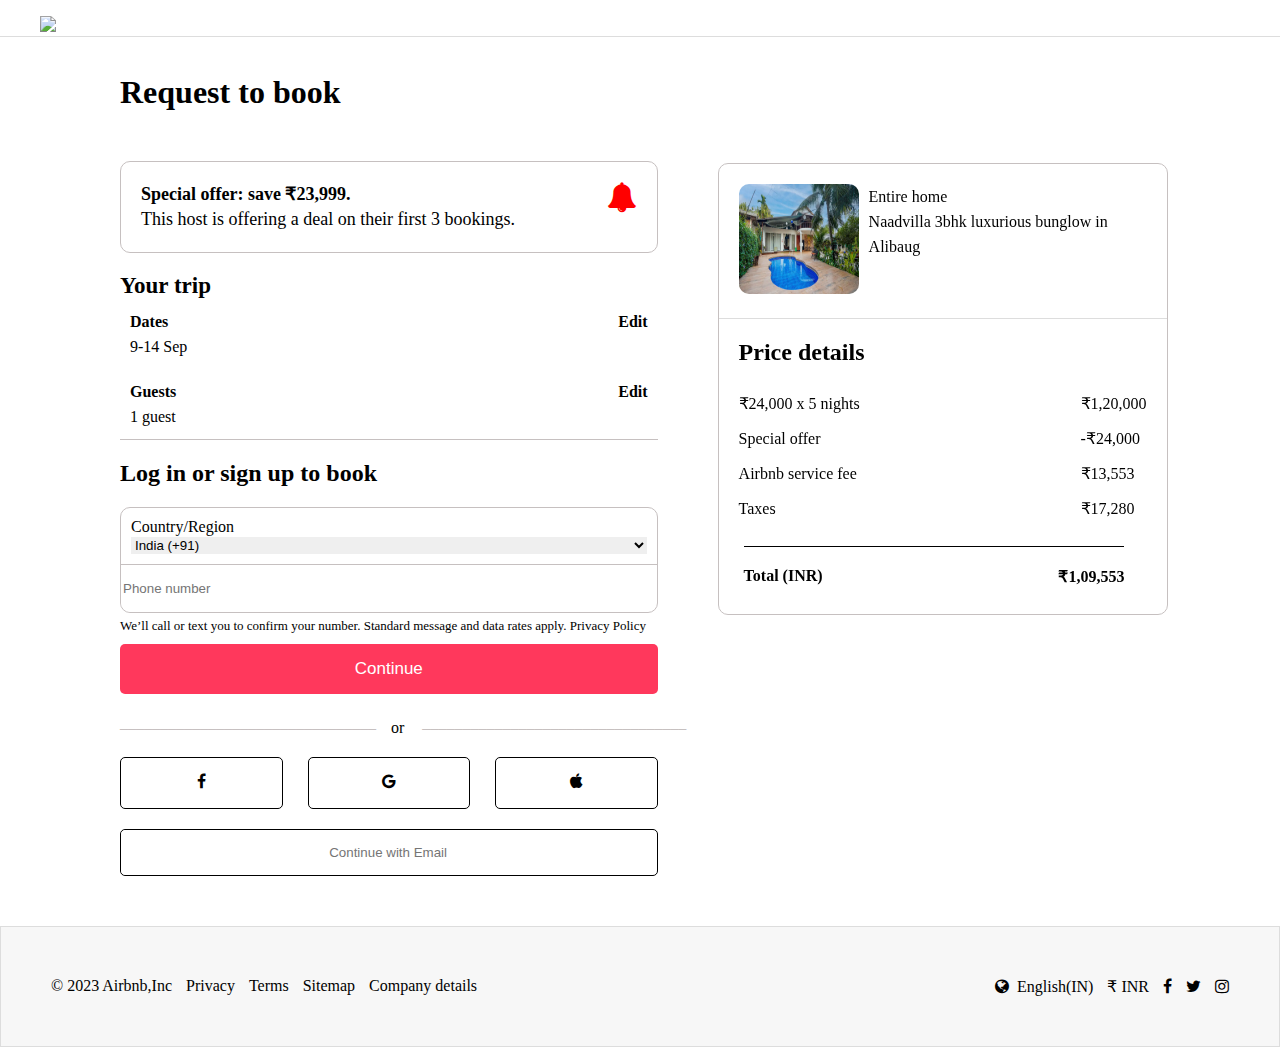
==== Baapayment.html @ bc42d682 "first commit" ====
<!DOCTYPE html>
<html lang="en">
<head>
    <meta charset="UTF-8">
    <meta name="viewport" content="width=device-width, initial-scale=1.0">
    <title>Document</title>
    <link rel="stylesheet" href="./baapaystyle.css">
    <link rel="stylesheet" href="https://cdnjs.cloudflare.com/ajax/libs/font-awesome/4.7.0/css/font-awesome.min.css">

</head>
<body>
    <ul class="navbar" type="none">
        <li>
            <img src="https://miro.medium.com/v2/resize:fit:1358/0*NChTo-XqLOxLabIW">
        </li>
        </ul>

        <!-- body -->


    <div class="paymentmain">
        <div class="login">
            <div><h1>Request to book</h1></div>
            <div class="resoffermain">
                <div class="resoffer"><b>Special offer: save ₹23,999.</b><br>This host is offering a deal on their first 3 bookings.</div>
                <div><i style="font-size: 30px; color: red;" class="fa fa-bell"></i></div>
                </div>
            
            <div class="yourtrip">Your trip</div>
            <div class="tripdates">
                <div><b> Dates</b><br><span>9-14 Sep</span></div>
                <div><b>Edit</b></div>
                <div style="margin-top: 20px;"><b>Guests</b><br><span>1 guest</span></div>
                <div style="margin-top: 20px;"><b>Edit</b></div>
            </div>

            <div><h2>Log in or sign up to book</h2></div>
        <form>
            <div class="indialogin">
                <div class="countrypay">Country/Region<br>
                    <select style="width: 100%; border: none;">
                    <option value="1">India (+91)</option>
                    <option value="1">Afghanistan (+93)</option>
                    <option value="1">Albania (+355)</option>
                    <option value="1">Algeria (+213)</option>
                    <option value="1">American Samoa (+1)</option>
                    <option value="1">Andorra (+376)</option>
                    </select>
                </div>
                <div class="phonenumber"><input type="number" placeholder="Phone number" required></div>
                </div>
            <div class="welltext">We’ll call or text you to confirm your number. Standard message and data rates apply. Privacy Policy</div>
            <div class="contiuebutton"><button type="submit">Continue</button></div>
        </form>


        <div class="orline">
            <div class="orline1">________________________________</div>
            <div class="ormain">or</div>
            <div class="orline2">_________________________________</div>
        </div>

        <div class="socialcontinue">
            <div class="facebookcon"><i class="fa fa-facebook"></i></div>
            <div class="googlecon"><i class="fa fa-google"></i></div>
            <div class="applecon"><i class="fa fa-apple"></i></div>
        </div>

        <div class="emailcon"> <input type="email" placeholder="Continue with Email"></div>


        </div><!--logindiv-->


        <div class="price">

            <div class="priceimgmain">
                <div class="imageprice"> <img width="120px" height="110px" src="./baimg5.webp" alt=""></div>
                <div class="imagepricetext">Entire home<br>
                    Naadvilla 3bhk luxurious bunglow in Alibaug</div>
            </div>

            <div class="detailhead"><h2>Price details</h2></div>
            <div class="resrate">
                <div>₹24,000 x 5 nights</div>
                <div>₹1,20,000</div>
                <div>Special offer</div>
                <div>-₹24,000</div>
                <div>Airbnb service fee</div>
                <div>₹13,553</div>
                <div>Taxes</div>
                <div>₹17,280</div>
            </div>
    
            <div class="totalrate">
                <div>Total (INR)</div>
                <div>₹1,09,553</div>
            </div>

        </div><!--pricediv-->

   
    </div>   <!-- maindiv -->

    <!-- footer -->

    <div class="footer3">
        <div class="copyright">
            <span>&copy; 2023 Airbnb,Inc</span>
          <a style="text-decoration: none;" href="#" ><span class="privacy">Privacy</span></a>
          <a style="text-decoration: none;" href="#" ><span class="terms">Terms</span></a>
          <a style="text-decoration: none;" href="#" > <span class="sitemap">Sitemap</span></a>
          <a style="text-decoration: none;" href="#" > <span class="company">Company details</span></a>
        </div>

        <div class="social">
            <span style="margin-right: 10px;"><i class="fa fa-globe"> &nbsp;English(IN)</i></span>
            <span style="margin-right: 10px;">&#8377; INR</span>
            <span style="margin-right: 10px;"><i class="fa fa-facebook"></i></span>
            <span style="margin-right: 10px;"><i class="fa fa-twitter"></i></span>
            <span ><i class="fa fa-instagram"></i></span>
        </div>

    </div>
   
</body>
</html>
---- baapaystyle.css ----
body{
    margin: 0px;
    padding: 0px;
}
.navbar li img{
    width:120px;

}
.navbar{
    display: flex;
    justify-content: space-between;
    border-bottom: 1px solid #DDDDDD;

}
.paymentmain{
    display: flex;
}
.login{
    border: 1px solid black;
    width: 42%;
    height: auto;
    margin-left: 120px;
    border: none;
}
.price{
    border: 1px solid #c6c0c0;
    width: 35%;
    height: 450px;
    margin-left: 60px;
    border-radius: 10px;
    margin-top: 110px;
    position: sticky;
    top:75px
}
.resoffermain{
    display: flex;
    height: 50px;
    line-height: 25px;
    border: 1px solid #c6c0c0;
    font-size: 18px;
    margin-top: 50px;
     border-radius: 10px; 
      padding: 20px;
      justify-content: space-between;
    
}
.yourtrip{
    font-size: 23px;
    font-weight: bold;
    margin-top: 20px;
}
.tripdates{
    display: grid;
    grid-template-columns: auto auto;
    justify-content: space-between;
    padding: 10px;
    line-height: 25px;
    border-bottom: 1px solid #c6c0c0;
}
.indialogin{
    border: 1px solid #c6c0c0;
    border-radius: 10px;
}
.phonenumber{
    /* padding: 10px; */
}
.phonenumber input{
width: 99%;
height: 45px;
border-radius: 10px;
border: none;

}
.countrypay{
    border-bottom: 1px solid #c6c0c0;
    padding: 10px;
}
.welltext{
    font-size: 13px;
    margin-top: 5px;
}
.contiuebutton{
    margin-top: 10px;
}
.contiuebutton button{
    width: 100%;
    padding-top:15px ;
    padding-bottom:15px ;
    background-color: #ff385c;
    color: white;
    border-radius: 5px;
    border: none;
    font-size: 17px;
}
.orline{
    display: flex;
    margin-top: 20px;
}
.orline1{
    color: #c6c0c0;

}
.orline2{
    margin-left: 18px;
    color: #c6c0c0;
}
.ormain{
    margin-top: 5px;
    margin-left: 15px;

}
.socialcontinue{
    display:flex;
    margin-top: 20px;
}
.facebookcon{
    border: 1px solid black;
 height: 20px;
 width: 30%;
 text-align: center;
 padding-top: 15px;
 padding-bottom: 15px;
 border-radius: 5px;
}
.googlecon{
    border: 1px solid black;
    height: 20px;
 width: 30%;
 text-align: center;
 padding-top: 15px;
 padding-bottom: 15px;
 border-radius: 5px;
 margin-left: 25px;
   
}
.applecon{
    border: 1px solid black;
    height: 20px;
 width: 30%;
 text-align: center;
 padding-top: 15px;
 padding-bottom: 15px;
 border-radius: 5px;
 margin-left: 25px;
}
.emailcon{
    border: 1px solid black;
    margin-top: 20px;
    border-radius: 5px;  
}
.emailcon input{
    width: 99%;
    text-align: center; 
     padding-top: 15px;
     padding-bottom: 15px;
     border-radius: 5px;
     border: none;   
}

/* price side */

.priceimgmain{
    display: flex;
    padding: 20px;
    border-bottom: 1px solid #DDDDDD;

}
.imagepricetext{
    margin-left: 10px;
    line-height: 25px;
}
.imageprice img{
    border-radius: 10px;
}
.detailhead{
    margin-left: 20px;
    /* margin-top: 10px; */
}
.resrate{
    display: grid;
    grid-template-columns:auto auto;
    justify-content: space-between;
    padding: 20px;
    line-height: 35px;
    margin-top: -20px;
    /* border-bottom: 1px solid black; */
}
.totalrate{
    /* border: 1px solid black; */
    width: 85%;
    display: flex;
    justify-content: space-between;
    margin-left: 25px;
    border-top: 1px solid black;
    padding-top: 20px;
    font-weight: bold;
    
}
.footer3{
    display: flex;
    justify-content: space-between;
    padding: 50px;
    border: 1px solid #DDDDDD;
    margin-top: 50px;
    background-color: #f7f7f7;
    
}
.privacy{
    color: black;  
    margin-left: 10px; 
}
.privacy:hover{
    border-bottom: 1px solid black;
}
.terms{
    color: black;  
    margin-left: 10px; 
}
.terms:hover{
    border-bottom: 1px solid black;
}
.sitemap{
    color: black;  
    margin-left: 10px; 
}
.sitemap:hover{
    border-bottom: 1px solid black;
}
.company{
    color: black;  
    margin-left: 10px; 
}
.company:hover{
    border-bottom: 1px solid black;
}
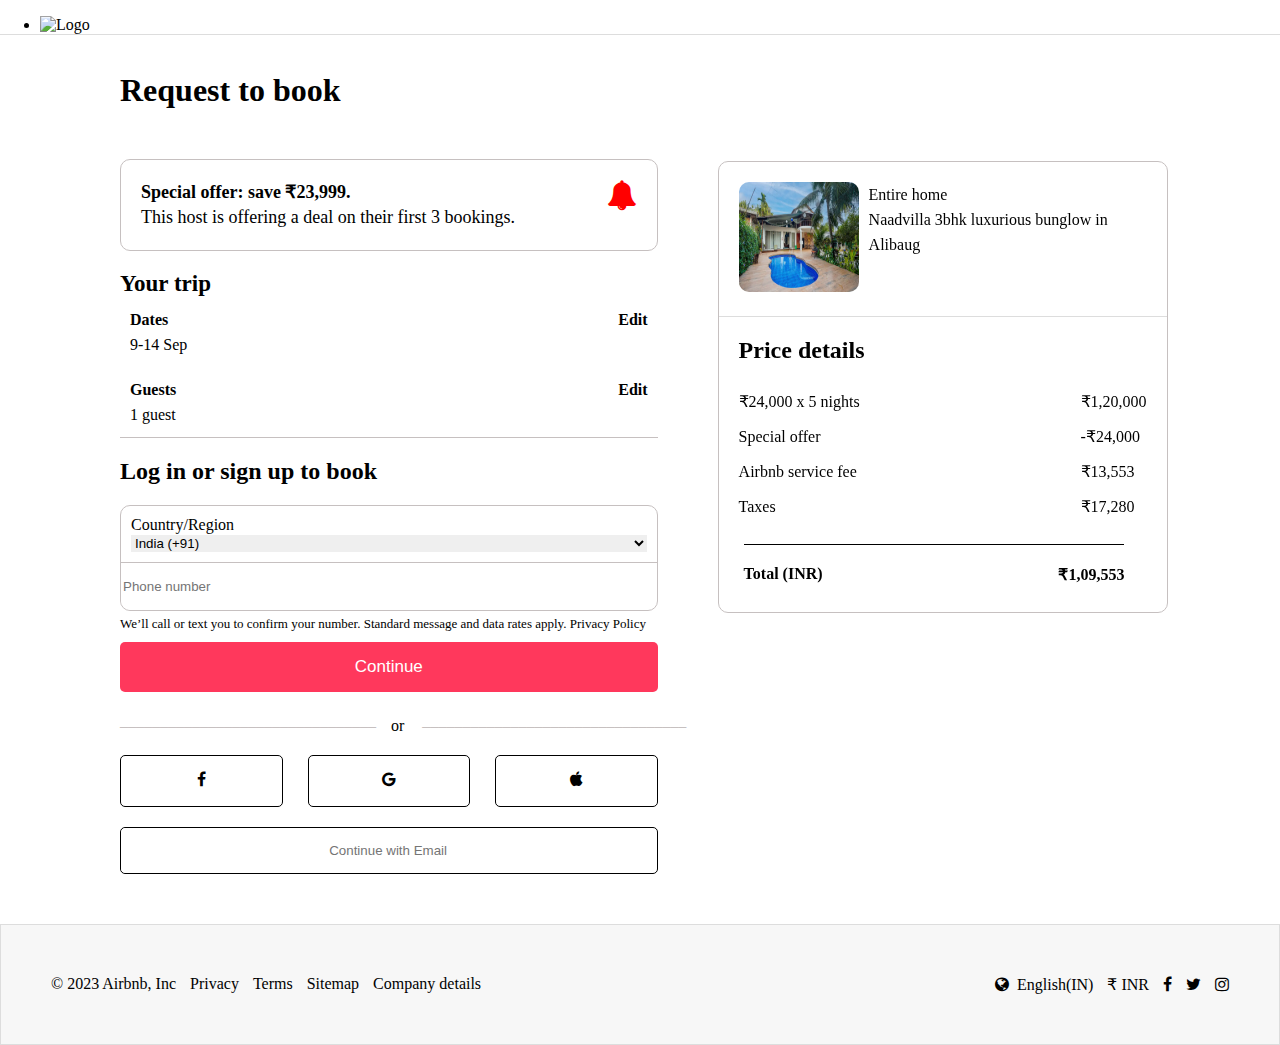
==== commit 91c6b7aa: "rectified errors" ====
--- a/Baapayment.html
+++ b/Baapayment.html
@@ -6,17 +6,15 @@
     <title>Document</title>
     <link rel="stylesheet" href="./baapaystyle.css">
     <link rel="stylesheet" href="https://cdnjs.cloudflare.com/ajax/libs/font-awesome/4.7.0/css/font-awesome.min.css">
-
 </head>
 <body>
-    <ul class="navbar" type="none">
+    <ul class="navbar">
         <li>
-            <img src="https://miro.medium.com/v2/resize:fit:1358/0*NChTo-XqLOxLabIW">
+            <img src="https://miro.medium.com/v2/resize:fit:1358/0*NChTo-XqLOxLabIW" alt="Logo">
         </li>
-        </ul>
+    </ul>
 
-        <!-- body -->
-
+    <!-- body -->
 
     <div class="paymentmain">
         <div class="login">
@@ -24,7 +22,7 @@
             <div class="resoffermain">
                 <div class="resoffer"><b>Special offer: save ₹23,999.</b><br>This host is offering a deal on their first 3 bookings.</div>
                 <div><i style="font-size: 30px; color: red;" class="fa fa-bell"></i></div>
-                </div>
+            </div>
             
             <div class="yourtrip">Your trip</div>
             <div class="tripdates">
@@ -35,49 +33,43 @@
             </div>
 
             <div><h2>Log in or sign up to book</h2></div>
-        <form>
-            <div class="indialogin">
-                <div class="countrypay">Country/Region<br>
-                    <select style="width: 100%; border: none;">
-                    <option value="1">India (+91)</option>
-                    <option value="1">Afghanistan (+93)</option>
-                    <option value="1">Albania (+355)</option>
-                    <option value="1">Algeria (+213)</option>
-                    <option value="1">American Samoa (+1)</option>
-                    <option value="1">Andorra (+376)</option>
-                    </select>
+            <form>
+                <div class="indialogin">
+                    <div class="countrypay">Country/Region<br>
+                        <select style="width: 100%; border: none;">
+                            <option value="1">India (+91)</option>
+                            <option value="1">Afghanistan (+93)</option>
+                            <option value="1">Albania (+355)</option>
+                            <option value="1">Algeria (+213)</option>
+                            <option value="1">American Samoa (+1)</option>
+                            <option value="1">Andorra (+376)</option>
+                        </select>
+                    </div>
+                    <div class="phonenumber"><input type="number" placeholder="Phone number" required></div>
                 </div>
-                <div class="phonenumber"><input type="number" placeholder="Phone number" required></div>
-                </div>
-            <div class="welltext">We’ll call or text you to confirm your number. Standard message and data rates apply. Privacy Policy</div>
-            <div class="contiuebutton"><button type="submit">Continue</button></div>
-        </form>
+                <div class="welltext">We’ll call or text you to confirm your number. Standard message and data rates apply. Privacy Policy</div>
+                <div class="contiuebutton"><button type="submit">Continue</button></div>
+            </form>
 
+            <div class="orline">
+                <div class="orline1">________________________________</div>
+                <div class="ormain">or</div>
+                <div class="orline2">_________________________________</div>
+            </div>
 
-        <div class="orline">
-            <div class="orline1">________________________________</div>
-            <div class="ormain">or</div>
-            <div class="orline2">_________________________________</div>
-        </div>
+            <div class="socialcontinue">
+                <div class="facebookcon"><i class="fa fa-facebook"></i></div>
+                <div class="googlecon"><i class="fa fa-google"></i></div>
+                <div class="applecon"><i class="fa fa-apple"></i></div>
+            </div>
 
-        <div class="socialcontinue">
-            <div class="facebookcon"><i class="fa fa-facebook"></i></div>
-            <div class="googlecon"><i class="fa fa-google"></i></div>
-            <div class="applecon"><i class="fa fa-apple"></i></div>
-        </div>
-
-        <div class="emailcon"> <input type="email" placeholder="Continue with Email"></div>
-
-
+            <div class="emailcon"> <input type="email" placeholder="Continue with Email"></div>
         </div><!--logindiv-->
 
-
         <div class="price">
-
             <div class="priceimgmain">
-                <div class="imageprice"> <img width="120px" height="110px" src="./baimg5.webp" alt=""></div>
-                <div class="imagepricetext">Entire home<br>
-                    Naadvilla 3bhk luxurious bunglow in Alibaug</div>
+                <div class="imageprice"> <img width="120" height="110" src="./baimg5.webp" alt="Bungalow Image"></div>
+                <div class="imagepricetext">Entire home<br>Naadvilla 3bhk luxurious bunglow in Alibaug</div>
             </div>
 
             <div class="detailhead"><h2>Price details</h2></div>
@@ -91,26 +83,24 @@
                 <div>Taxes</div>
                 <div>₹17,280</div>
             </div>
-    
+
             <div class="totalrate">
                 <div>Total (INR)</div>
                 <div>₹1,09,553</div>
             </div>
-
         </div><!--pricediv-->
 
-   
-    </div>   <!-- maindiv -->
+    </div><!-- maindiv -->
 
     <!-- footer -->
 
     <div class="footer3">
         <div class="copyright">
-            <span>&copy; 2023 Airbnb,Inc</span>
-          <a style="text-decoration: none;" href="#" ><span class="privacy">Privacy</span></a>
-          <a style="text-decoration: none;" href="#" ><span class="terms">Terms</span></a>
-          <a style="text-decoration: none;" href="#" > <span class="sitemap">Sitemap</span></a>
-          <a style="text-decoration: none;" href="#" > <span class="company">Company details</span></a>
+            <span>&copy; 2023 Airbnb, Inc</span>
+            <a style="text-decoration: none;" href="#"><span class="privacy">Privacy</span></a>
+            <a style="text-decoration: none;" href="#"><span class="terms">Terms</span></a>
+            <a style="text-decoration: none;" href="#"><span class="sitemap">Sitemap</span></a>
+            <a style="text-decoration: none;" href="#"><span class="company">Company details</span></a>
         </div>
 
         <div class="social">
@@ -118,10 +108,8 @@
             <span style="margin-right: 10px;">&#8377; INR</span>
             <span style="margin-right: 10px;"><i class="fa fa-facebook"></i></span>
             <span style="margin-right: 10px;"><i class="fa fa-twitter"></i></span>
-            <span ><i class="fa fa-instagram"></i></span>
+            <span><i class="fa fa-instagram"></i></span>
         </div>
-
     </div>
-   
 </body>
-</html>+</html>
